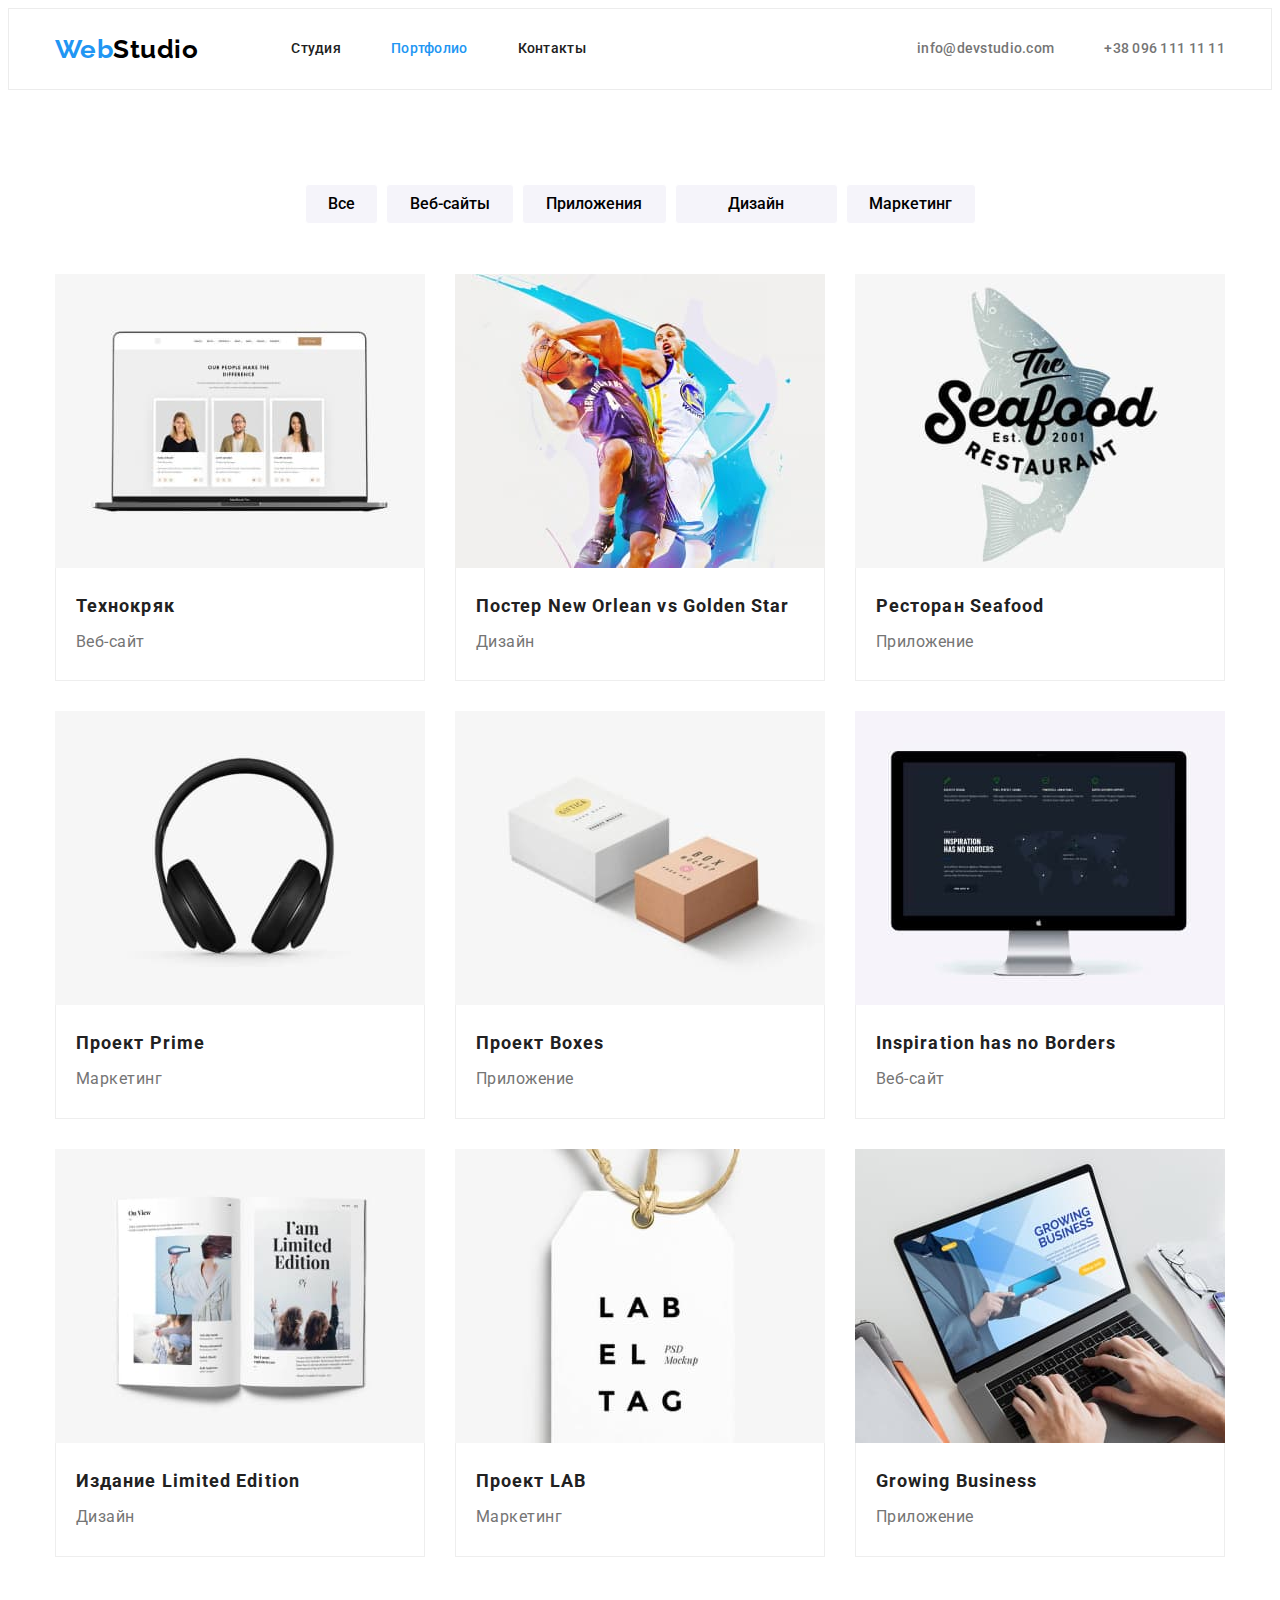
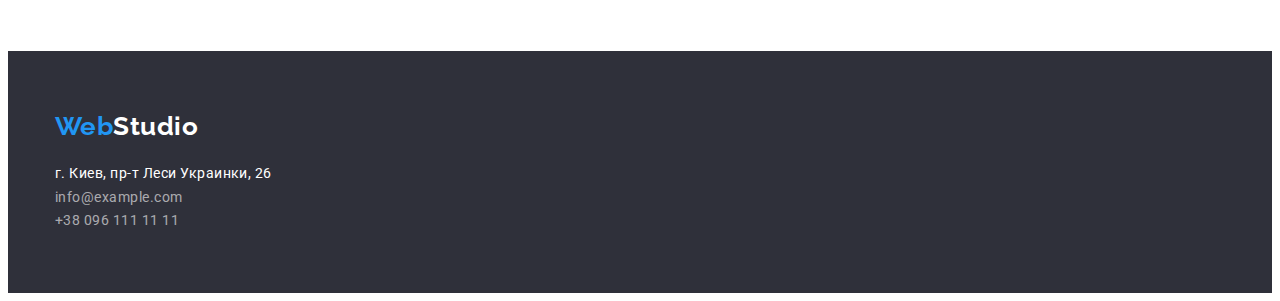
==== portfolio.html @ 6e594b0f "Initial commit" ====
<!DOCTYPE html>
<html lang="ru">
<head>
  <meta charset="UTF-8">
  <meta http-equiv="X-UA-Compatible" content="IE=edge">
  <meta name="viewport" content="width=device-width, initial-scale=1.0">
  <title>Document</title>
  <link href="https://fonts.googleapis.com/css2?family=Raleway:wght@700&family=Roboto:wght@400;500;700;900&display=swap" rel="stylesheet">
  <link rel="stylesheet" href="https://cdnjs.cloudflare.com/ajax/libs/modern-normalize/1.1.0/modern-normalize.min.css" integrity="sha512-wpPYUAdjBVSE4KJnH1VR1HeZfpl1ub8YT/NKx4PuQ5NmX2tKuGu6U/JRp5y+Y8XG2tV+wKQpNHVUX03MfMFn9Q==" crossorigin="anonymous" referrerpolicy="no-referrer" />
  <link rel="stylesheet" href="./css/styles.css">
</head>
<body>
  <!-- Шапка -->
   <header>
     <div class="container">
      <nav class="main-nav-cont">
        <a href="./index.html" class="logo"><span class="logo-part">Web</span>Studio</a>
        <ul class="site-nav list">
          <li class="nav-item"><a href="./index.html" class="link">Студия</a></li>
          <li class="nav-item"><a href="./portfolio.html" class="link portfolio">Портфолио</a></li>
          <li class="nav-item"><a href="" class="link">Контакты</a></li>
        </ul>
      <ul class="contact list">
        <li class="contact-item"><a href="mailto:info@devstudio.com" class="info">info@devstudio.com</a></li>
        <li class="contact-item"><a href="tel:+380961111111" class="info">+38 096 111 11 11</a></li>
      </ul>
       </nav>
      </div>
    </header>
    <!-- Герой -->
    <main>
      <!-- Кнопки портфолио -->
      <section class="section">
         <div class="container">
      <h1 class="opacity"> Портфолио </h1>
      <ul class="list btn-portfolio">
        <li class="list-portfolio-btn"> <button type="button" class="secondary-button button-all">Все</button></li>
        <li class="list-portfolio-btn"> <button type="button" class="secondary-button button-web">Веб-сайты</button></li>
        <li class="list-portfolio-btn"> <button type="button" class="secondary-button button-app">Приложения</button></li>
        <li class="list-portfolio-btn"> <button type="button" class="secondary-button button-dis">Дизайн</button></li>
        <li class="list-portfolio-btn"> <button type="button" class="secondary-button button-marketing">Маркетинг</button></li>
      </ul>
<!-- Список портфолио -->
  <ul class="list list-portfolio ">
    <li class="li-portfolio">
      <img src="./images/img-page-two/tehnokryak.jpg"
       alt="ноутбук"
       width="370">
     <div class="items-li"> <h2 class="item-portfolio">Технокряк</h2>
      <p class="direction">Веб-сайт</p>
      </div>
    </li>
    <li class="li-portfolio">
      <img src="./images/img-page-two/poster.jpg" 
      alt="постер баскетбол"
      width="370">
      <div class="items-li">
      <h2 class="item-portfolio">Постер New Orlean vs Golden Star</h2>
      <p class="direction">Дизайн</p>
      </div>
    </li>
    <li class="li-portfolio">
    <img src="./images/img-page-two/restaurant.jpg" 
    alt="ресторан"
    width="370">
    <div class="items-li">
      <h2 class="item-portfolio">Ресторан Seafood</h2>
      <p class="direction">Приложение</p>
      </div>
    </li>
    <li class="li-portfolio">
      <img src="./images/img-page-two/prime.jpg" 
      alt="наушники"
      width="370">
      <div class="items-li">
      <h2 class="item-portfolio">Проект Prime</h2>
      <p class="direction">Маркетинг</p>
      </div>
    </li>
    <li class="li-portfolio">
      <img src="./images/img-page-two/box.jpg" 
      alt="коробка"
      width="370">
      <div class="items-li">
      <h2 class="item-portfolio">Проект Boxes</h2>
      <p class="direction">Приложение</p>
      </div>
    </li>
    <li class="li-portfolio">
      <img src="./images/img-page-two/borders.jpg"
       alt="монитор"
       width="370">
       <div class="items-li">
      <h2 lang="en" class="item-portfolio">Inspiration has no Borders</h2>
      <p class="direction">Веб-сайт</p>
      </div>
    </li>
    <li class="li-portfolio">
      <img src="./images/img-page-two/limedition.jpg" 
      alt="журнал"
      width="370">
      <div class="items-li">
      <h2 class="item-portfolio">Издание Limited Edition</h2>
      <p class="direction">Дизайн</p>
      </div>
    </li>
    <li class="li-portfolio">
      <img src="./images/img-page-two/lab.jpg"
       alt="бирка"
       width="370">
       <div class="items-li">
       <h2 class="item-portfolio">Проект LAB</h2>
      <p class="direction">Маркетинг</p>
      </div>
    </li>
    <li class="li-portfolio">
      <img src="./images/img-page-two/business.jpg" 
      alt="ноутбук"
      width="370">
      <div class="items-li">
      <h2 lang="en" class="item-portfolio">Growing Business</h2>
      <p class="direction">Приложение</p>
      </div>
    </li>
  </ul>
  </div>
</section>
    </main>
    <!--  Подвал -->
    <footer class="footer"> 
      <div class="container">    
        <a href="./index.html" class="logo"><span class="logo-part">Web</span><span class="logo-low">Studio</span></a>
      <ul class="contact-footer list">
        <li class="map-li"><a href="https://www.google.com.ua/maps/place/%D0%B1%D1%83%D0%BB.+%D0%9B%D0%B5%D1%81%D0%B8+%D0%A3%D0%BA%D1%80%D0%B0%D0%B8%D0%BD%D0%BA%D0%B8,+26,+%D0%9A%D0%B8%D0%B5%D0%B2,+02000/@50.4265807,30.5361971,17z/data=!3m1!4b1!4m5!3m4!1s0x40d4cf0e033ecbe9:0x57a4dffefec77da0!8m2!3d50.4265807!4d30.5383858?hl=ru" target="_blank"  rel="noopener noreferrer" class="map">г. Киев, пр-т Леси Украинки, 26</a></li>
        <li><a href="mailto:info@example.com" class="info-footer">info@example.com</a></li>
        <li><a href="tel:+380961111111" class="info-footer">+38 096 111 11 11</a></li>
      </ul>
      </div>
    </footer>
  </body>
</html>
---- css/styles.css ----
html {
  box-sizing: border-box;
}
*,
*::after,
*::before {
 box-sizing: inherit; 
}

:root {
  --primary-text-color:#212121;
  --primary-bg-color:#FFFFFF;
  --accent-color: #2196F3;
  --block-background-color:#2F303A;
  --info-color-footer: rgba(255, 255, 255, 0.6);
  --item-contact:#757575;
  --part-of-logo: #000000;
  --secondary-button-color:#F5F4FA;
  --border-color-head:#ECECEC;
  --border-color-portfolio: #EEEEEE;
}

body {
  background-color: var(--primary-bg-color);
  color: var(--primary-text-color);
  font-family: Roboto, sans-serif;
  letter-spacing: 0.03em;
}
.container {
  width: 1200px;
  padding-left: 15px;
  padding-right: 15px;
  margin-left: auto;
  margin-right: auto;
}
/* h1,
h2,
h3,
p,
ul {
margin-top: 0;
margin-bottom: 0; } */
header {
  border: 1px solid var(--border-color-head);
}
/* logo */
.logo {
  color: var(--part-of-logo);
  text-decoration: none;

  font-family: Raleway, sans-serif;
    font-size: 26px;
    line-height: 1.19;
    font-weight: 700;
}
.logo-part {
  color:var(--accent-color);
}
.logo-parttwo {
  color: var(--part-of-logo);
}
.logo-low {
  color: var(--primary-bg-color);
}
/* Util */
.list {
  list-style: none;
  margin-top: 0;
  margin-bottom: 0;
  padding-left: 0;
}
/* site-nav */
.main-nav-cont {
  display: flex;
  align-items: center;

}


.site-nav {
    display: flex;

    font-weight: 500;
    font-size: 14px;
    line-height: 1.14;
    letter-spacing: 0.02em;
    margin-left: 93px;
}

.site-nav .nav-item:not(:last-child) {
margin-right: 50px;
}
.site-nav .link:hover,
.site-nav .link:focus {
  color:var(--accent-color);
}
.site-nav .link {
  display: flex;
  padding-top: 32px;
  padding-bottom: 32px;
}

.link {
 text-decoration: none;
 color: var(--primary-text-color);
}
.studio {
  color: var(--accent-color);
}
.portfolio {
  color: var(--accent-color);
}
/* contact */
.contact {
  display: flex;
  margin-left: auto;

  color:var(--item-contact);
  font-weight: 500;
  font-size: 14px;
  line-height: 1.14;
  letter-spacing: 0.02em;
}
.contact .contact-item:not(:last-child) {
  margin-right: 50px;
}
.contact .info:hover,
.contact .info:focus {
  color: var(--accent-color);
}
.info {
  text-decoration: none;
  color: var(--item-contact);
}
/* Hero */

.hero-title {
  margin-top: 0;
  margin-bottom: 30px;

  color: var(--primary-bg-color);
    font-weight: 900;
    font-size: 44px;
    line-height: 1.36;
    letter-spacing: 0.06em;
    text-align: center;
    text-transform: uppercase;

}
.hero {
  background-color: var(--block-background-color);
  text-align: center;
  padding-top: 200px;
  padding-bottom: 200px;
}
.section {
 padding-top: 94px;
 padding-bottom: 94px;
}
/* items effective way */
.items-way {
  display: flex;
}
.items-way .li-way:not(:last-child) {
  margin-right: 30px;
}
.subtitle {
    font-weight: 700;
    font-size: 14px;
    line-height: 1.14;
    text-transform: uppercase;
    margin-top: 0;
    margin-bottom: 10px;
    display: flex;
}

.opacity {
  opacity: 0;
  display: none;
  cursor: pointer;
}
/* item */
.item {
    color:var(--item-contact);
    font-size: 14px;
    line-height: 1.7;
    margin-top: 0;
    margin-bottom: 10px;
}
/* Doing */
.doing-ul {
  display: flex;
}
.doing-ul .doing-li:not(:last-child) {
  margin-right: 30px;
}
.doing {
    font-weight: 700;
    font-size: 36px;
    line-height: 1.16;
    margin-top: 0;
    margin-bottom: 50px;
    text-align: center;
}
/* team */
.section-team {
  background-color: var(--secondary-button-color);
}
.team-ul {
  display: flex;
}
.team-ul .team-li:not(:last-child) {
  margin-right: 30px;
}
.team {
    font-weight: 700;
    font-size: 36px;
    line-height: 1.16;
    margin-top: 0;
    margin-bottom: 50px;
    text-align: center;
}
.text-team {
  text-align: center;
  padding-top: 30px;
  padding-bottom: 30px;

}
.name-team {
    font-weight: 500;
    font-size: 16px;
    line-height: 1.18;
    margin-top: 0;
    margin-bottom: 10px;
}
.item-team {
  color: var(--item-contact);
  font-size: 16px;
  line-height: 19px;
  margin-top: 0;
  margin-bottom: 10px;
}
/* footer */
.footer {
  background-color: var(--block-background-color);
  padding-top: 60px;
  padding-bottom: 60px;
}
.map {
  color:var(--primary-bg-color);
  text-decoration: none;
    font-size: 14px;
    line-height: 1.7;
    
}
.map-li {
margin-top: 20px;
}
.info-footer {
  color: var(--info-color-footer);
  text-decoration: none;
  font-size: 14px;
  line-height: 1.7;
  margin-top: 9px;
  margin-bottom: 9px;
}
.contact-footer .info-footer:hover,
.contact-footer .info-footer:focus {
  color: var(--accent-color);
}

.contact-footer .map:hover,
.contact-footer .map:focus {
  color: var(--accent-color);
}

/* Button */
button {
  border-radius: 4px;
 text-align: center;
  border: 1px solid rgba(255, 255, 255, 1);
  font-family: inherit;
  cursor: pointer;
}
.button-general {
  padding: 10px 32px;
  min-width: 200px;

  color: var(--primary-bg-color);
  background-color:var(--accent-color);
  font-weight: 700;
  font-size: 16px;
  line-height: 1.87;
  letter-spacing: 0.06em;

}
/* other button */
.secondary-button {
  padding: 6px 22px;

  background-color: var(--secondary-button-color);
  font-weight: 500;
  font-size: 16px;
  line-height: 1.6;
  text-align: center;
}
.secondary-button:hover,
.secondary-button:focus {
  background-color: var(--accent-color);
  color: var(--primary-bg-color);
}
.button-all {
min-width: 73px;
}
.button-web {
min-width: 128px;
}
.button-app {
min-width: 145px;
}
.button-dis {
min-width: 163px;
}
.button-marketing {
  min-width: 130px;
}


/* section portfolio */
.item-portfolio {
  font-weight: 700;
  font-size: 18px;
  line-height: 2;
  letter-spacing: 0.06em;
  margin-top: 0;
  margin-bottom: 4px;
  }
  .direction {
  color: var(--item-contact);
  font-size: 16px;
  line-height: 1.8;
  margin-top: 0;
  margin-bottom: 4px;
  }

  .btn-portfolio {
    margin-bottom: 50px;
    text-align: center;
    display: flex;
    justify-content: center; 
  }
    .btn-portfolio .list-portfolio-btn:not(:last-child) {
    margin-right: 8px;
  }
/*   */
     /*  */
  .li-portfolio {
 width: 370px;
        }
  .li-portfolio:nth-child(3n){
margin-right: 0;
  }
  .list-portfolio {
    display: flex;
    flex-wrap: wrap;
    gap: 30px;
  }
.items-li {
    border: 1px solid var(--border-color-portfolio);
    padding: 20px;
    margin-top: -5px;
  }
    /* .list-portfolio .li-portfolio:not(:last-child) {
      margin-right: 30px;
    } */
    
/* основной color: #212121; */
/*вторичный цвет  color: #757575 */
/* белый color: #FFFFFF; */
/* синий #2196F3 */
/* цвет фона E5E5E5 */
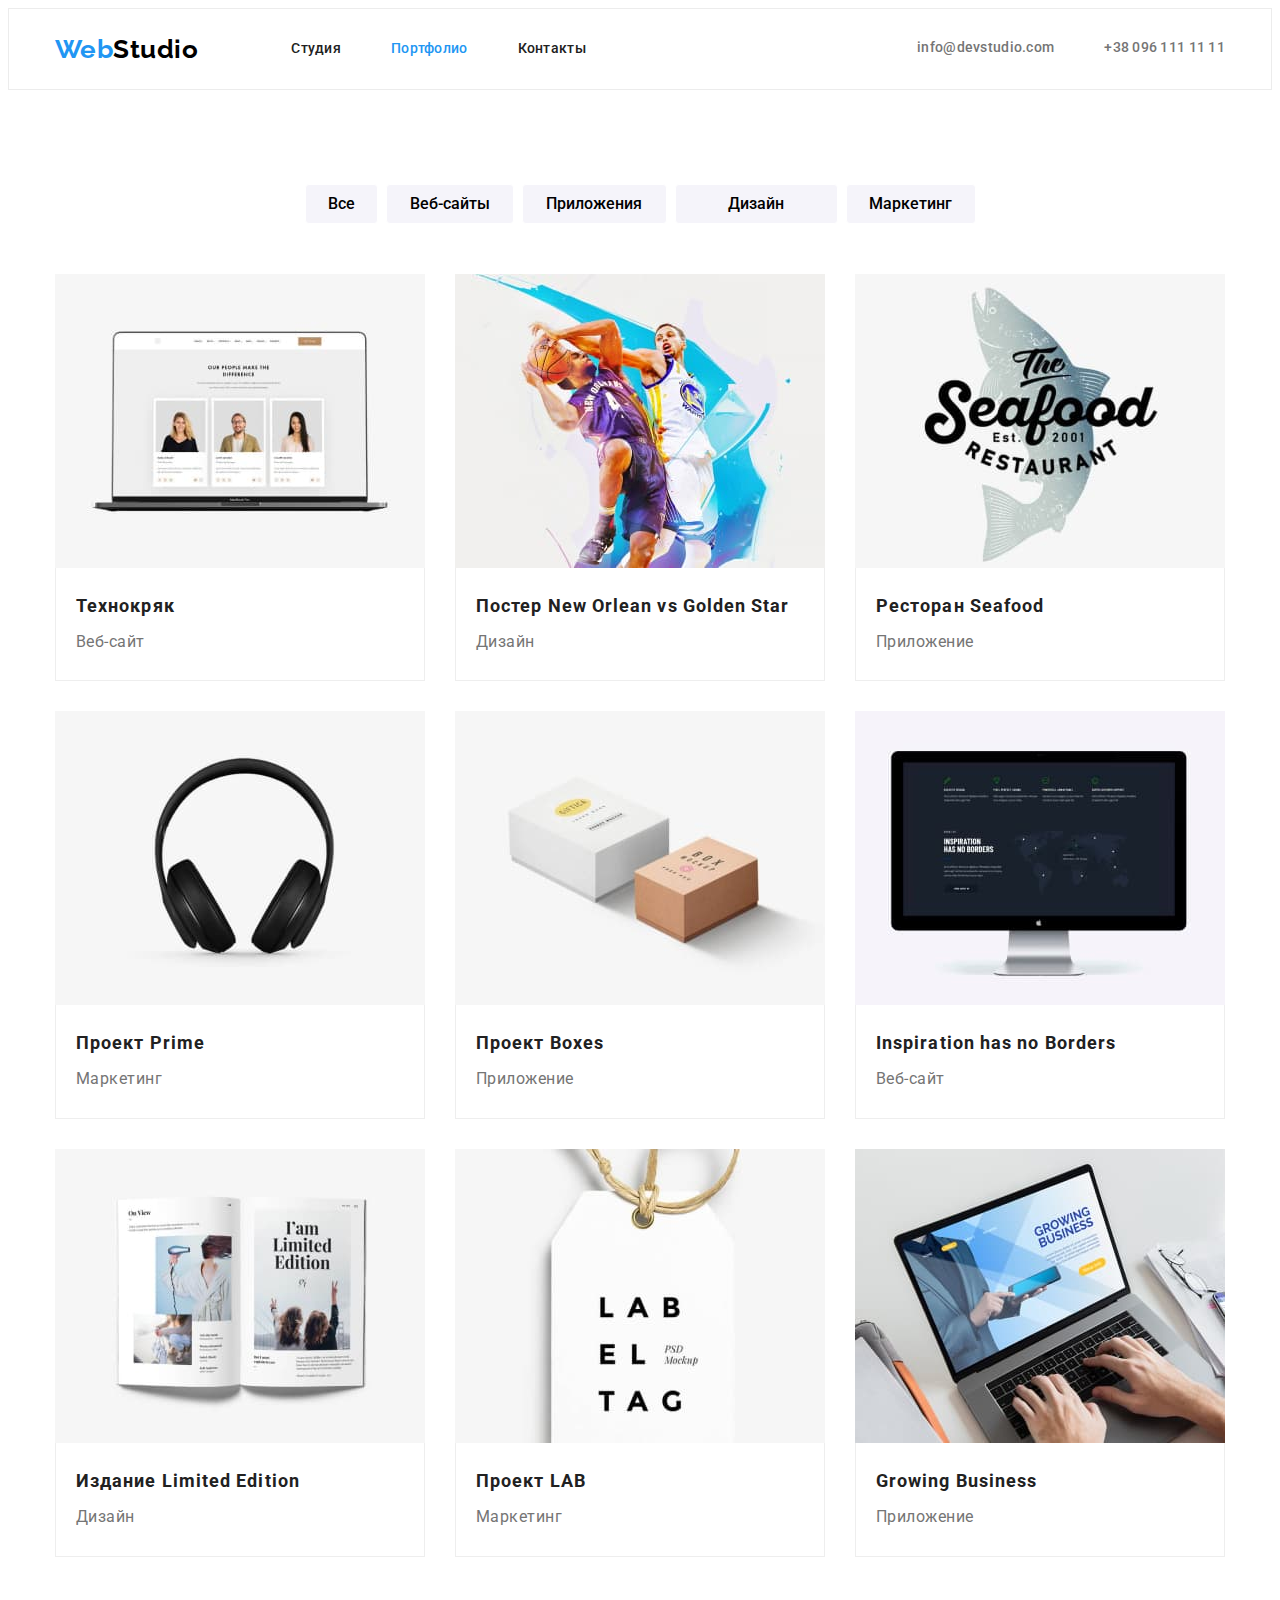
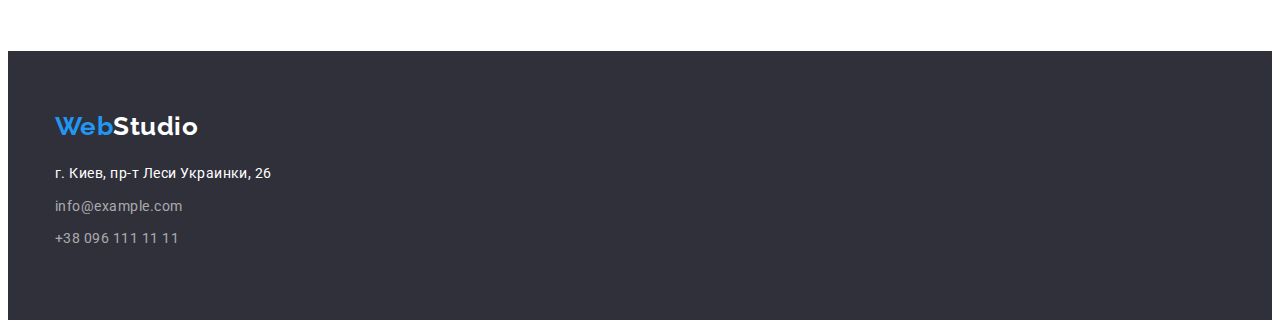
==== commit ba6e31da: "update" ====
--- a/portfolio.html
+++ b/portfolio.html
@@ -132,8 +132,8 @@
         <a href="./index.html" class="logo"><span class="logo-part">Web</span><span class="logo-low">Studio</span></a>
       <ul class="contact-footer list">
         <li class="map-li"><a href="https://www.google.com.ua/maps/place/%D0%B1%D1%83%D0%BB.+%D0%9B%D0%B5%D1%81%D0%B8+%D0%A3%D0%BA%D1%80%D0%B0%D0%B8%D0%BD%D0%BA%D0%B8,+26,+%D0%9A%D0%B8%D0%B5%D0%B2,+02000/@50.4265807,30.5361971,17z/data=!3m1!4b1!4m5!3m4!1s0x40d4cf0e033ecbe9:0x57a4dffefec77da0!8m2!3d50.4265807!4d30.5383858?hl=ru" target="_blank"  rel="noopener noreferrer" class="map">г. Киев, пр-т Леси Украинки, 26</a></li>
-        <li><a href="mailto:info@example.com" class="info-footer">info@example.com</a></li>
-        <li><a href="tel:+380961111111" class="info-footer">+38 096 111 11 11</a></li>
+        <li class="info-li"><a href="mailto:info@example.com" class="info-footer">info@example.com</a></li>
+        <li class="info-li"><a href="tel:+380961111111" class="info-footer">+38 096 111 11 11</a></li>
       </ul>
       </div>
     </footer>
--- a/css/styles.css
+++ b/css/styles.css
@@ -11,13 +11,14 @@
   --primary-text-color:#212121;
   --primary-bg-color:#FFFFFF;
   --accent-color: #2196F3;
-  --block-background-color:#2F303A;
+  --block-background-color: rgba(47, 48, 58, 0.4);
   --info-color-footer: rgba(255, 255, 255, 0.6);
   --item-contact:#757575;
   --part-of-logo: #000000;
   --secondary-button-color:#F5F4FA;
   --border-color-head:#ECECEC;
   --border-color-portfolio: #EEEEEE;
+  --footer-color: #2F303A;
 }
 
 body {
@@ -128,6 +129,27 @@
 .contact .info:focus {
   color: var(--accent-color);
 }
+/* logo-contact */
+.contact-item {
+  display: flex;
+}
+.contact-item::before {
+  content: '';
+    height: 18px;
+    display: block;
+    background-size: contain;
+    background-repeat: no-repeat;
+    background-position: center;
+    background-color: var(--primary-bg-color);
+    border-radius: 4px;
+}
+.icon-letter::before {
+background-image: url(../images/icon/letter.svg);
+}
+.icon-smartphone::before {
+background-image: url(../images/icon/smartphone.svg);
+}
+
 .info {
   text-decoration: none;
   color: var(--item-contact);
@@ -148,10 +170,23 @@
 
 }
 .hero {
-  background-color: var(--block-background-color);
+  background-color: var(--footer-color);
   text-align: center;
   padding-top: 200px;
   padding-bottom: 200px;
+  max-width: 1600px;
+  margin-left: auto;
+  margin-right: auto;
+  height: 600px;
+
+  background-image: linear-gradient(to right,
+        var(--block-background-color),
+        var(--block-background-color)),
+      url(../images/img/hero.jpg);
+  background-repeat: no-repeat;
+  background-size: cover;
+  background-position: center;
+
 }
 .section {
  padding-top: 94px;
@@ -161,9 +196,34 @@
 .items-way {
   display: flex;
 }
+.li-way::before {
+  content: '';
+  height: 120px;
+  display: block;
+  background-size: contain;
+  background-repeat: no-repeat;
+  background-position: center;
+  background-color: var(--secondary-button-color);
+  border-radius: 4px;
+  margin-bottom: 30px;
+}
 .items-way .li-way:not(:last-child) {
   margin-right: 30px;
 }
+/* icon */
+.icon-antena::before {
+background-image: url(../images/icon/antenna.svg);
+}
+.icon-clock::before {
+background-image: url(../images/icon/clock.svg);
+}
+.icon-diagram::before {
+background-image: url(../images/icon/diagram.svg);
+}
+.icon-cosmonavt::before {
+background-image: url(../images/icon/cosmonavt.svg)
+}
+
 .subtitle {
     font-weight: 700;
     font-size: 14px;
@@ -185,7 +245,7 @@
     font-size: 14px;
     line-height: 1.7;
     margin-top: 0;
-    margin-bottom: 10px;
+    padding-bottom: 50px;
 }
 /* Doing */
 .doing-ul {
@@ -240,9 +300,10 @@
   margin-top: 0;
   margin-bottom: 10px;
 }
+/* Постоянные клиенты */
 /* footer */
 .footer {
-  background-color: var(--block-background-color);
+  background-color: var(--footer-color);
   padding-top: 60px;
   padding-bottom: 60px;
 }
@@ -261,6 +322,9 @@
   text-decoration: none;
   font-size: 14px;
   line-height: 1.7;
+
+}
+.info-li {
   margin-top: 9px;
   margin-bottom: 9px;
 }
@@ -352,8 +416,7 @@
     .btn-portfolio .list-portfolio-btn:not(:last-child) {
     margin-right: 8px;
   }
-/*   */
-     /*  */
+
   .li-portfolio {
  width: 370px;
         }
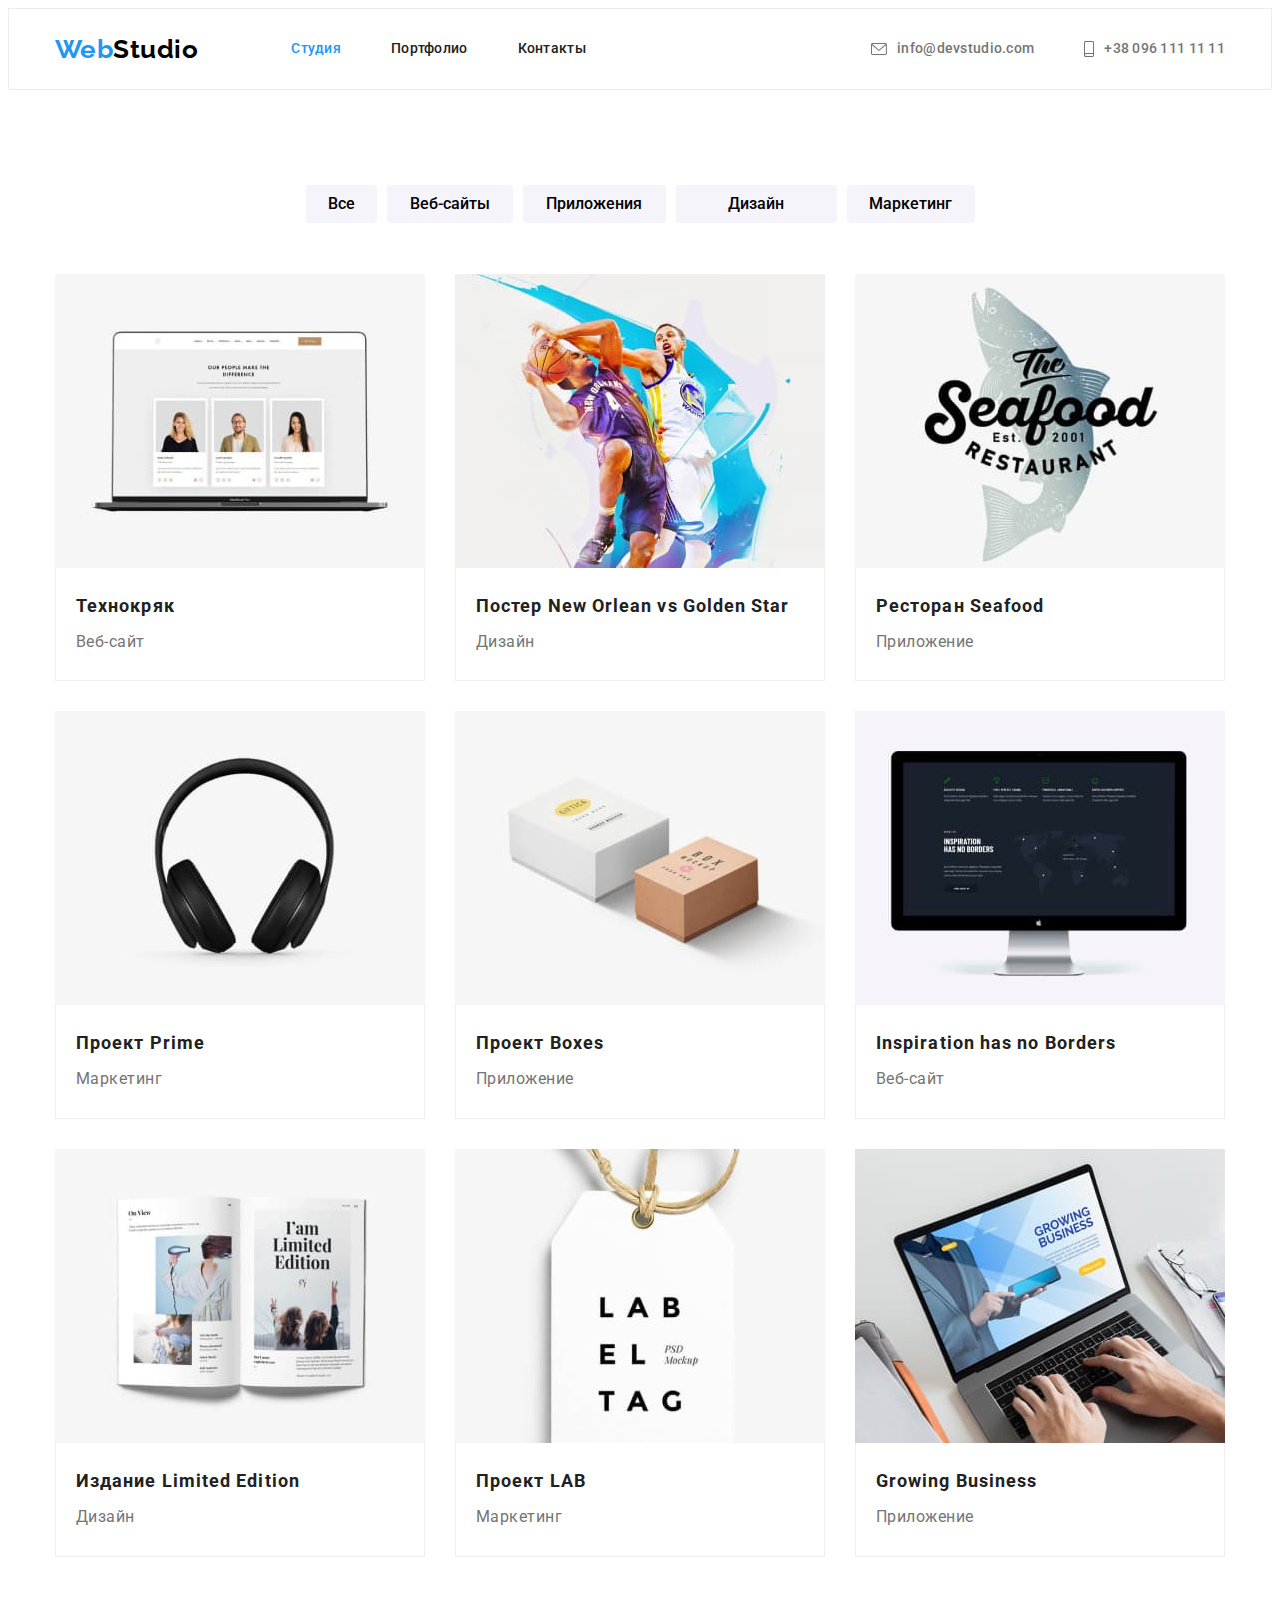
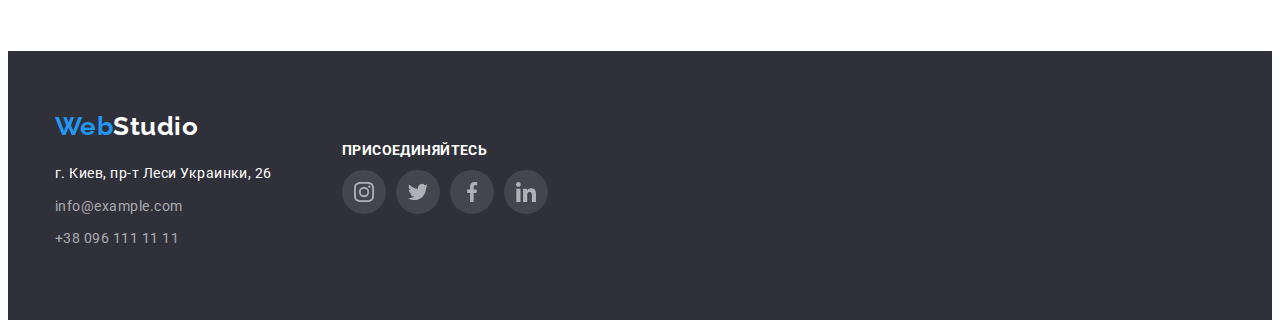
==== commit 87b698db: "update" ====
--- a/portfolio.html
+++ b/portfolio.html
@@ -11,20 +11,42 @@
 </head>
 <body>
   <!-- Шапка -->
-   <header>
-     <div class="container">
-      <nav class="main-nav-cont">
-        <a href="./index.html" class="logo"><span class="logo-part">Web</span>Studio</a>
-        <ul class="site-nav list">
-          <li class="nav-item"><a href="./index.html" class="link">Студия</a></li>
-          <li class="nav-item"><a href="./portfolio.html" class="link portfolio">Портфолио</a></li>
-          <li class="nav-item"><a href="" class="link">Контакты</a></li>
-        </ul>
-      <ul class="contact list">
-        <li class="contact-item"><a href="mailto:info@devstudio.com" class="info">info@devstudio.com</a></li>
-        <li class="contact-item"><a href="tel:+380961111111" class="info">+38 096 111 11 11</a></li>
-      </ul>
-       </nav>
+    <header>
+      <div class="container">
+        <nav class="main-nav-cont">
+          <a href="./index.html" class="logo"
+            ><span class="logo-part">Web</span
+            ><span class="logo-parttwo">Studio</span></a
+          >
+          <ul class="site-nav list">
+            <li class="nav-item">
+              <a href="./index.html" class="link studio">Студия</a>
+            </li>
+            <li class="nav-item">
+              <a href="./portfolio.html" class="link">Портфолио</a>
+            </li>
+            <li class="nav-item"><a href="" class="link">Контакты</a></li>
+          </ul>
+
+          <ul class="contact list">
+            <li class="contact-item">
+              <a href="mailto:info@devstudio.com" class="info"
+                ><svg class="icon-letter">
+                  <use href="./images/icon/icons.svg#letter"></use>
+                </svg>
+                info@devstudio.com</a
+              >
+            </li>
+            <li class="contact-item">
+              <a href="tel:+380961111111" class="info"
+                ><svg class="icon-smartphone">
+                  <use href="./images/icon/icons.svg#smartphone"></use>
+                </svg>
+                +38 096 111 11 11</a
+              >
+            </li>
+          </ul>
+        </nav>
       </div>
     </header>
     <!-- Герой -->
@@ -127,14 +149,54 @@
 </section>
     </main>
     <!--  Подвал -->
-    <footer class="footer"> 
-      <div class="container">    
-        <a href="./index.html" class="logo"><span class="logo-part">Web</span><span class="logo-low">Studio</span></a>
-      <ul class="contact-footer list">
-        <li class="map-li"><a href="https://www.google.com.ua/maps/place/%D0%B1%D1%83%D0%BB.+%D0%9B%D0%B5%D1%81%D0%B8+%D0%A3%D0%BA%D1%80%D0%B0%D0%B8%D0%BD%D0%BA%D0%B8,+26,+%D0%9A%D0%B8%D0%B5%D0%B2,+02000/@50.4265807,30.5361971,17z/data=!3m1!4b1!4m5!3m4!1s0x40d4cf0e033ecbe9:0x57a4dffefec77da0!8m2!3d50.4265807!4d30.5383858?hl=ru" target="_blank"  rel="noopener noreferrer" class="map">г. Киев, пр-т Леси Украинки, 26</a></li>
-        <li class="info-li"><a href="mailto:info@example.com" class="info-footer">info@example.com</a></li>
-        <li class="info-li"><a href="tel:+380961111111" class="info-footer">+38 096 111 11 11</a></li>
-      </ul>
+<footer class="footer">
+      <div class="container">
+        <div class="footer-container">
+          <div>
+          <a href="./index.html" class="logo"
+          ><span class="logo-part">Web</span
+          ><span class="logo-low">Studio</span></a
+        >
+        <ul class="contact-footer list">
+          <li class="map-li">
+            <a
+              href="https://www.google.com.ua/maps/place/%D0%B1%D1%83%D0%BB.+%D0%9B%D0%B5%D1%81%D0%B8+%D0%A3%D0%BA%D1%80%D0%B0%D0%B8%D0%BD%D0%BA%D0%B8,+26,+%D0%9A%D0%B8%D0%B5%D0%B2,+02000/@50.4265807,30.5361971,17z/data=!3m1!4b1!4m5!3m4!1s0x40d4cf0e033ecbe9:0x57a4dffefec77da0!8m2!3d50.4265807!4d30.5383858?hl=ru"
+              target="_blank"
+              rel="noopener noreferrer"
+              class="map"
+              >г. Киев, пр-т Леси Украинки, 26</a
+            >
+          </li>
+          <li class="info-li">
+            <a href="mailto:info@example.com" class="info-footer"
+              >info@example.com</a
+            >
+          </li>
+          <li class="info-li">
+            <a href="tel:+380961111111" class="info-footer"
+              >+38 096 111 11 11</a
+            >
+          </li>         
+        </ul>
+      </div>
+      <div class="join-container">
+             <h2 class="injoit">присоединяйтесь</h2>
+             <div class="icon-footer">
+          <svg>
+            <use href="./images/icon/icons.svg#insta"></use>
+          </svg>
+           <svg>
+            <use href="./images/icon/icons.svg#twitter"></use>
+          </svg>
+           <svg>
+            <use href="./images/icon/icons.svg#facebook"></use>
+          </svg>
+           <svg>
+            <use href="./images/icon/icons.svg#linkin"></use>
+          </svg>
+          </div>
+        </div>
+        </div>
       </div>
     </footer>
   </body>
--- a/css/styles.css
+++ b/css/styles.css
@@ -122,6 +122,36 @@
   line-height: 1.14;
   letter-spacing: 0.02em;
 }
+
+
+/* logo letter phone */
+.icon-letter {
+ width: 16px;
+ height: 12px;
+ margin-right: 10px;
+fill: currentColor;
+}
+.icon-smartphone {
+  width: 10px;
+  height: 16px;
+  margin-right: 10px;
+  fill: currentColor;
+  
+}
+.icon-smartphone:hover,
+.icon-smartphone:focus {
+  fill: var(--accent-color);
+  cursor: pointer;
+}
+
+.icon-smartphone:hover,
+.icon-smartphone:focus {
+  fill: var(--accent-color);
+  cursor: pointer;
+}
+
+
+
 .contact .contact-item:not(:last-child) {
   margin-right: 50px;
 }
@@ -129,30 +159,19 @@
 .contact .info:focus {
   color: var(--accent-color);
 }
+.icon-letter .icon-smartphone:hover {
+  color: var(--accent-color);
+}
 /* logo-contact */
 .contact-item {
   display: flex;
-}
-.contact-item::before {
-  content: '';
-    height: 18px;
-    display: block;
-    background-size: contain;
-    background-repeat: no-repeat;
-    background-position: center;
-    background-color: var(--primary-bg-color);
-    border-radius: 4px;
-}
-.icon-letter::before {
-background-image: url(../images/icon/letter.svg);
-}
-.icon-smartphone::before {
-background-image: url(../images/icon/smartphone.svg);
 }
 
 .info {
   text-decoration: none;
   color: var(--item-contact);
+  display: flex;
+  align-items: center;
 }
 /* Hero */
 
@@ -196,33 +215,23 @@
 .items-way {
   display: flex;
 }
-.li-way::before {
-  content: '';
+.container-tile {
   height: 120px;
-  display: block;
-  background-size: contain;
-  background-repeat: no-repeat;
-  background-position: center;
+  display: flex;
   background-color: var(--secondary-button-color);
   border-radius: 4px;
   margin-bottom: 30px;
-}
+  justify-content: center;
+}
+
+.container-tile svg {
+  width: 70px;
+}
+
 .items-way .li-way:not(:last-child) {
   margin-right: 30px;
 }
 /* icon */
-.icon-antena::before {
-background-image: url(../images/icon/antenna.svg);
-}
-.icon-clock::before {
-background-image: url(../images/icon/clock.svg);
-}
-.icon-diagram::before {
-background-image: url(../images/icon/diagram.svg);
-}
-.icon-cosmonavt::before {
-background-image: url(../images/icon/cosmonavt.svg)
-}
 
 .subtitle {
     font-weight: 700;
@@ -269,6 +278,11 @@
 .team-ul {
   display: flex;
 }
+.team-li {
+  background-color: var(--primary-bg-color);
+  box-shadow: 0px 1px 3px rgba(0, 0, 0, 0.12), 0px 1px 1px rgba(0, 0, 0, 0.14), 0px 2px 1px rgba(0, 0, 0, 0.2);
+    border-radius: 0px 0px 4px 4px;
+}
 .team-ul .team-li:not(:last-child) {
   margin-right: 30px;
 }
@@ -300,7 +314,92 @@
   margin-top: 0;
   margin-bottom: 10px;
 }
+.social-team {
+  width: 206px;
+  height: 44px;
+  display: flex;
+  margin-left: auto;
+  margin-right: auto;
+  margin-bottom: 30px;
+}
+.logo-social {
+  
+  fill:#FFFFFF;
+}
+.logo-social:hover,
+.logo-social:focus {
+      fill: var(--accent-color);
+      cursor: pointer;
+      
+    }
+    /* var(--primary-bg-color)
+    fill="#afb1b8" style="fill:var(--color3, #afb1b8)" */
 /* Постоянные клиенты */
+.always-clines {
+  font-weight: 700;
+  font-size: 36px;
+  line-height: 1.16;
+  margin-top: 0;
+  margin-bottom: 50px;
+  text-align: center;
+}
+.wrapper-container {
+  display: flex;
+  gap: 30px;
+}
+.clines-container {
+  display: flex;
+  align-items: center;
+  width: 170px;
+  height: 92px;
+  border: 1px solid #AFB1B8;
+  border-radius: 4px;
+  justify-content: center;
+}
+.clines  {
+  width: 41px;
+  height: 46px;
+  fill:#afb1b8 ;
+}
+.clines-container .clines:hover{
+fill: var(--accent-color);
+cursor: pointer;
+
+}
+/* fill="#afb1b8" style="fill:var(--color3, #afb1b8)" */
+
+.yaco {
+width: 41px;
+height: 46px;
+}
+.company-here {
+  width: 40px;
+  height: 52px;
+}
+
+.company {
+width: 43px;
+height: 41px;
+}
+
+.foster-peters {
+width: 84px;
+height: 40px;
+}
+
+.brand {
+  width: 62px;
+  height: 45px;
+}
+
+.tag-line {
+  width: 93px;
+  height: 43px;
+  }
+.container-tile svg {
+  width: 70px;
+}
+
 /* footer */
 .footer {
   background-color: var(--footer-color);
@@ -310,8 +409,8 @@
 .map {
   color:var(--primary-bg-color);
   text-decoration: none;
-    font-size: 14px;
-    line-height: 1.7;
+  font-size: 14px;
+  line-height: 1.7;
     
 }
 .map-li {
@@ -337,6 +436,47 @@
 .contact-footer .map:focus {
   color: var(--accent-color);
 }
+
+/* Присоединяйся */
+.join-container {
+  width: 206px;
+  height: 80px;
+  margin-left: 70px;
+  margin-right: auto;
+  margin-bottom: 30px;
+}
+.injoit {
+  display: flex;
+  font-weight: 700;
+  font-size: 14px;
+  line-height: 16px;
+  letter-spacing: 0.03em;
+  text-transform: uppercase;
+  color: var(--primary-bg-color);
+}
+.footer-container {
+  display: flex;
+  width: 507px;
+  align-items: center;
+}
+.icon-footer {
+  display: flex;
+  gap: 10px;
+  
+}
+
+.icon-footer svg {
+  height: 44px;
+  fill: rgba(255, 255, 255, 0.1);
+}
+.icon-footer svg:hover,
+.icon-footer svg:focus {
+  fill: var(--accent-color);
+  cursor: pointer;
+}
+/* fill="#fff" style="fill:var(--color4, #fff)" */
+
+ 
 
 /* Button */
 button {
@@ -372,6 +512,8 @@
 .secondary-button:focus {
   background-color: var(--accent-color);
   color: var(--primary-bg-color);
+box-shadow: 0px 3px 1px rgba(0, 0, 0, 0.1), 0px 1px 2px rgba(0, 0, 0, 0.08), 0px 2px 2px rgba(0, 0, 0, 0.12);
+border: 1px solid var(--accent-color);
 }
 .button-all {
 min-width: 73px;
@@ -423,6 +565,11 @@
   .li-portfolio:nth-child(3n){
 margin-right: 0;
   }
+ .li-portfolio:hover,
+ .li-portfolio:focus {
+  cursor: pointer;
+  box-shadow: 0px 1px 1px rgba(0, 0, 0, 0.12), 0px 4px 4px rgba(0, 0, 0, 0.06), 1px 4px 6px rgba(0, 0, 0, 0.16);
+ }
   .list-portfolio {
     display: flex;
     flex-wrap: wrap;
@@ -433,10 +580,7 @@
     padding: 20px;
     margin-top: -5px;
   }
-    /* .list-portfolio .li-portfolio:not(:last-child) {
-      margin-right: 30px;
-    } */
-    
+  
 /* основной color: #212121; */
 /*вторичный цвет  color: #757575 */
 /* белый color: #FFFFFF; */
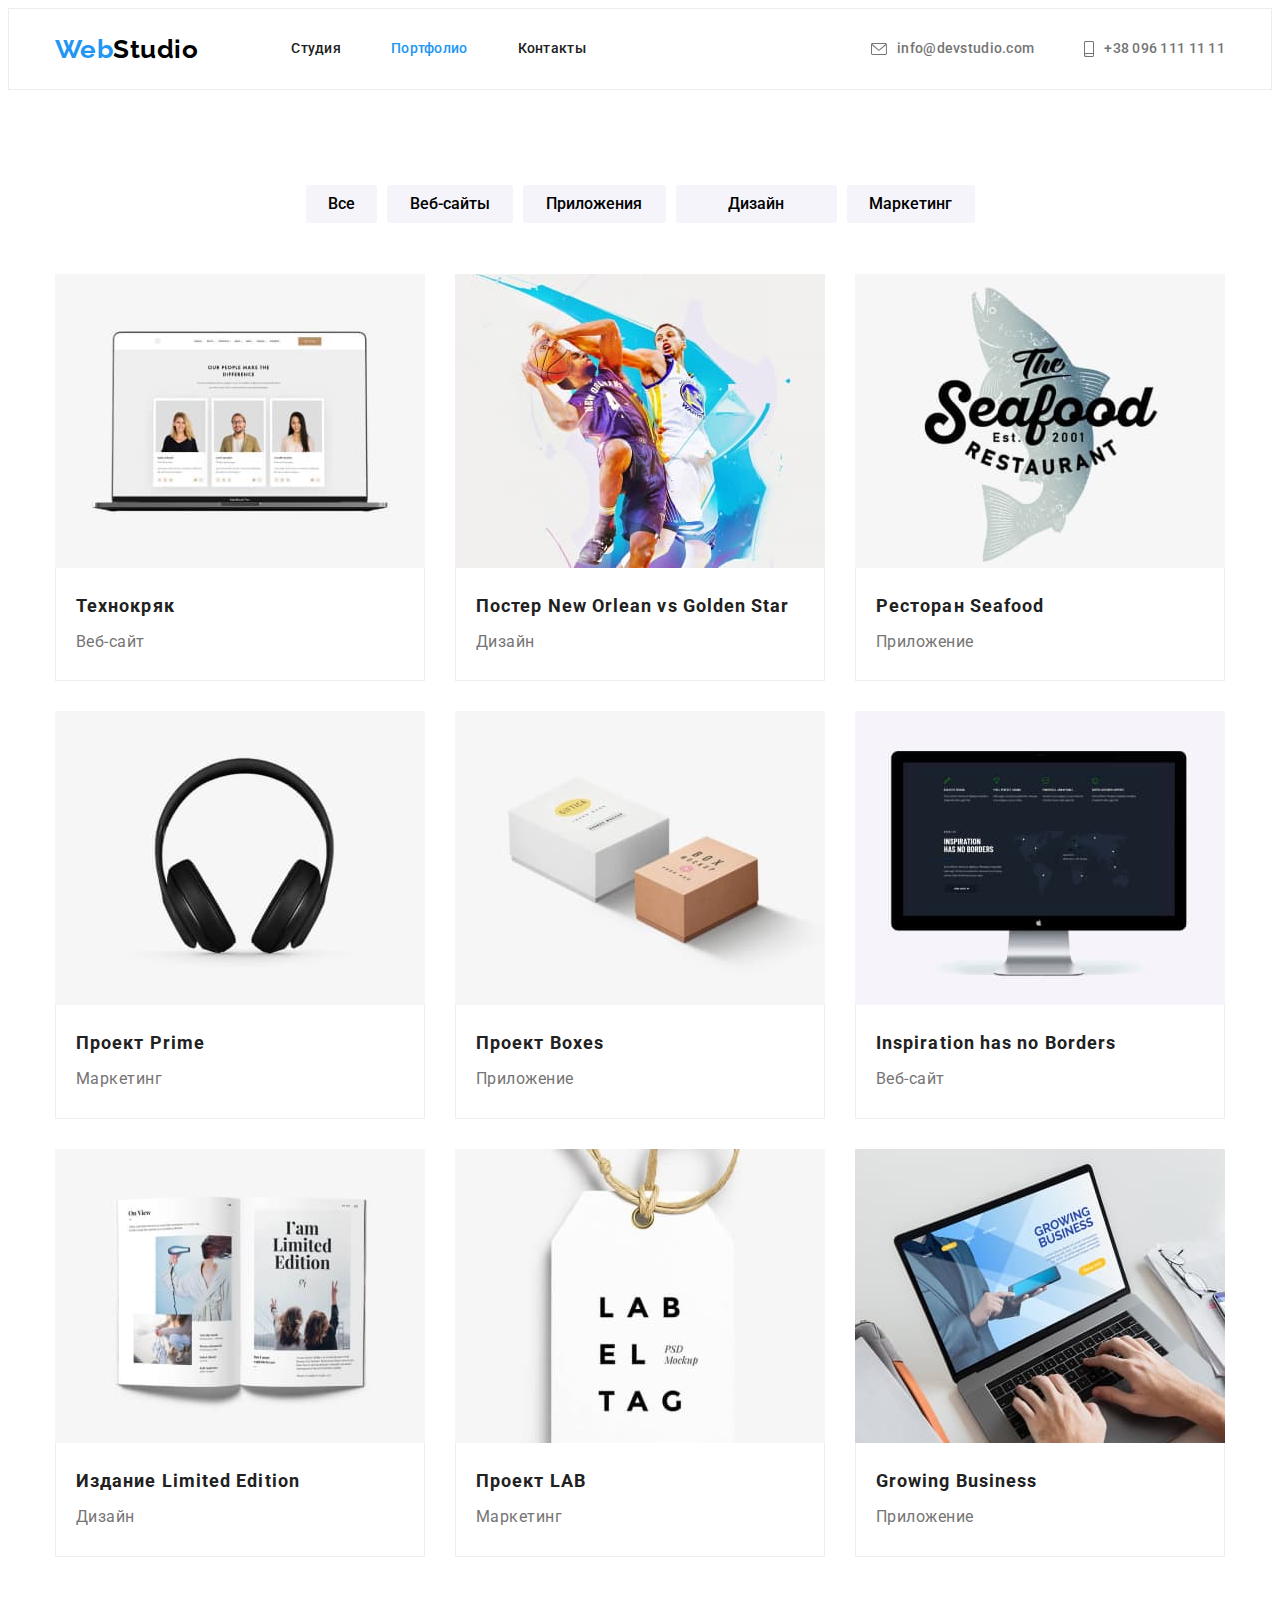
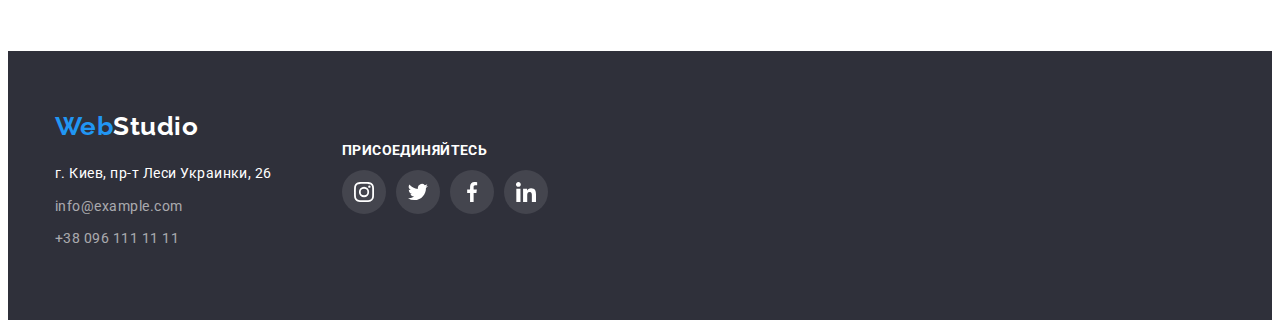
==== commit 4bda7fdd: "update" ====
--- a/portfolio.html
+++ b/portfolio.html
@@ -1,16 +1,25 @@
 <!DOCTYPE html>
 <html lang="ru">
-<head>
-  <meta charset="UTF-8">
-  <meta http-equiv="X-UA-Compatible" content="IE=edge">
-  <meta name="viewport" content="width=device-width, initial-scale=1.0">
-  <title>Document</title>
-  <link href="https://fonts.googleapis.com/css2?family=Raleway:wght@700&family=Roboto:wght@400;500;700;900&display=swap" rel="stylesheet">
-  <link rel="stylesheet" href="https://cdnjs.cloudflare.com/ajax/libs/modern-normalize/1.1.0/modern-normalize.min.css" integrity="sha512-wpPYUAdjBVSE4KJnH1VR1HeZfpl1ub8YT/NKx4PuQ5NmX2tKuGu6U/JRp5y+Y8XG2tV+wKQpNHVUX03MfMFn9Q==" crossorigin="anonymous" referrerpolicy="no-referrer" />
-  <link rel="stylesheet" href="./css/styles.css">
-</head>
-<body>
-  <!-- Шапка -->
+  <head>
+    <meta charset="UTF-8" />
+    <meta http-equiv="X-UA-Compatible" content="IE=edge" />
+    <meta name="viewport" content="width=device-width, initial-scale=1.0" />
+    <title>Document</title>
+    <link
+      href="https://fonts.googleapis.com/css2?family=Raleway:wght@700&family=Roboto:wght@400;500;700;900&display=swap"
+      rel="stylesheet"
+    />
+    <link
+      rel="stylesheet"
+      href="https://cdnjs.cloudflare.com/ajax/libs/modern-normalize/1.1.0/modern-normalize.min.css"
+      integrity="sha512-wpPYUAdjBVSE4KJnH1VR1HeZfpl1ub8YT/NKx4PuQ5NmX2tKuGu6U/JRp5y+Y8XG2tV+wKQpNHVUX03MfMFn9Q=="
+      crossorigin="anonymous"
+      referrerpolicy="no-referrer"
+    />
+    <link rel="stylesheet" href="./css/styles.css" />
+  </head>
+  <body>
+    <!-- Шапка -->
     <header>
       <div class="container">
         <nav class="main-nav-cont">
@@ -23,7 +32,7 @@
               <a href="./index.html" class="link studio">Студия</a>
             </li>
             <li class="nav-item">
-              <a href="./portfolio.html" class="link">Портфолио</a>
+              <a href="./portfolio.html" class="link nav-active">Портфолио</a>
             </li>
             <li class="nav-item"><a href="" class="link">Контакты</a></li>
           </ul>
@@ -53,103 +62,144 @@
     <main>
       <!-- Кнопки портфолио -->
       <section class="section">
-         <div class="container">
-      <h1 class="opacity"> Портфолио </h1>
-      <ul class="list btn-portfolio">
-        <li class="list-portfolio-btn"> <button type="button" class="secondary-button button-all">Все</button></li>
-        <li class="list-portfolio-btn"> <button type="button" class="secondary-button button-web">Веб-сайты</button></li>
-        <li class="list-portfolio-btn"> <button type="button" class="secondary-button button-app">Приложения</button></li>
-        <li class="list-portfolio-btn"> <button type="button" class="secondary-button button-dis">Дизайн</button></li>
-        <li class="list-portfolio-btn"> <button type="button" class="secondary-button button-marketing">Маркетинг</button></li>
-      </ul>
-<!-- Список портфолио -->
-  <ul class="list list-portfolio ">
-    <li class="li-portfolio">
-      <img src="./images/img-page-two/tehnokryak.jpg"
-       alt="ноутбук"
-       width="370">
-     <div class="items-li"> <h2 class="item-portfolio">Технокряк</h2>
-      <p class="direction">Веб-сайт</p>
-      </div>
-    </li>
-    <li class="li-portfolio">
-      <img src="./images/img-page-two/poster.jpg" 
-      alt="постер баскетбол"
-      width="370">
-      <div class="items-li">
-      <h2 class="item-portfolio">Постер New Orlean vs Golden Star</h2>
-      <p class="direction">Дизайн</p>
-      </div>
-    </li>
-    <li class="li-portfolio">
-    <img src="./images/img-page-two/restaurant.jpg" 
-    alt="ресторан"
-    width="370">
-    <div class="items-li">
-      <h2 class="item-portfolio">Ресторан Seafood</h2>
-      <p class="direction">Приложение</p>
-      </div>
-    </li>
-    <li class="li-portfolio">
-      <img src="./images/img-page-two/prime.jpg" 
-      alt="наушники"
-      width="370">
-      <div class="items-li">
-      <h2 class="item-portfolio">Проект Prime</h2>
-      <p class="direction">Маркетинг</p>
-      </div>
-    </li>
-    <li class="li-portfolio">
-      <img src="./images/img-page-two/box.jpg" 
-      alt="коробка"
-      width="370">
-      <div class="items-li">
-      <h2 class="item-portfolio">Проект Boxes</h2>
-      <p class="direction">Приложение</p>
-      </div>
-    </li>
-    <li class="li-portfolio">
-      <img src="./images/img-page-two/borders.jpg"
-       alt="монитор"
-       width="370">
-       <div class="items-li">
-      <h2 lang="en" class="item-portfolio">Inspiration has no Borders</h2>
-      <p class="direction">Веб-сайт</p>
-      </div>
-    </li>
-    <li class="li-portfolio">
-      <img src="./images/img-page-two/limedition.jpg" 
-      alt="журнал"
-      width="370">
-      <div class="items-li">
-      <h2 class="item-portfolio">Издание Limited Edition</h2>
-      <p class="direction">Дизайн</p>
-      </div>
-    </li>
-    <li class="li-portfolio">
-      <img src="./images/img-page-two/lab.jpg"
-       alt="бирка"
-       width="370">
-       <div class="items-li">
-       <h2 class="item-portfolio">Проект LAB</h2>
-      <p class="direction">Маркетинг</p>
-      </div>
-    </li>
-    <li class="li-portfolio">
-      <img src="./images/img-page-two/business.jpg" 
-      alt="ноутбук"
-      width="370">
-      <div class="items-li">
-      <h2 lang="en" class="item-portfolio">Growing Business</h2>
-      <p class="direction">Приложение</p>
-      </div>
-    </li>
-  </ul>
-  </div>
-</section>
+        <div class="container">
+          <h1 class="opacity">Портфолио</h1>
+          <ul class="list btn-portfolio">
+            <li class="list-portfolio-btn">
+              <button type="button" class="secondary-button button-all">
+                Все
+              </button>
+            </li>
+            <li class="list-portfolio-btn">
+              <button type="button" class="secondary-button button-web">
+                Веб-сайты
+              </button>
+            </li>
+            <li class="list-portfolio-btn">
+              <button type="button" class="secondary-button button-app">
+                Приложения
+              </button>
+            </li>
+            <li class="list-portfolio-btn">
+              <button type="button" class="secondary-button button-dis">
+                Дизайн
+              </button>
+            </li>
+            <li class="list-portfolio-btn">
+              <button type="button" class="secondary-button button-marketing">
+                Маркетинг
+              </button>
+            </li>
+          </ul>
+          <!-- Список портфолио -->
+          <ul class="list list-portfolio">
+            <li class="li-portfolio">
+              <img
+                src="./images/img-page-two/tehnokryak.jpg"
+                alt="ноутбук"
+                width="370"
+              />
+              <div class="items-li">
+                <h2 class="item-portfolio">Технокряк</h2>
+                <p class="direction">Веб-сайт</p>
+              </div>
+            </li>
+            <li class="li-portfolio">
+              <img
+                src="./images/img-page-two/poster.jpg"
+                alt="постер баскетбол"
+                width="370"
+              />
+              <div class="items-li">
+                <h2 class="item-portfolio">Постер New Orlean vs Golden Star</h2>
+                <p class="direction">Дизайн</p>
+              </div>
+            </li>
+            <li class="li-portfolio">
+              <img
+                src="./images/img-page-two/restaurant.jpg"
+                alt="ресторан"
+                width="370"
+              />
+              <div class="items-li">
+                <h2 class="item-portfolio">Ресторан Seafood</h2>
+                <p class="direction">Приложение</p>
+              </div>
+            </li>
+            <li class="li-portfolio">
+              <img
+                src="./images/img-page-two/prime.jpg"
+                alt="наушники"
+                width="370"
+              />
+              <div class="items-li">
+                <h2 class="item-portfolio">Проект Prime</h2>
+                <p class="direction">Маркетинг</p>
+              </div>
+            </li>
+            <li class="li-portfolio">
+              <img
+                src="./images/img-page-two/box.jpg"
+                alt="коробка"
+                width="370"
+              />
+              <div class="items-li">
+                <h2 class="item-portfolio">Проект Boxes</h2>
+                <p class="direction">Приложение</p>
+              </div>
+            </li>
+            <li class="li-portfolio">
+              <img
+                src="./images/img-page-two/borders.jpg"
+                alt="монитор"
+                width="370"
+              />
+              <div class="items-li">
+                <h2 lang="en" class="item-portfolio">
+                  Inspiration has no Borders
+                </h2>
+                <p class="direction">Веб-сайт</p>
+              </div>
+            </li>
+            <li class="li-portfolio">
+              <img
+                src="./images/img-page-two/limedition.jpg"
+                alt="журнал"
+                width="370"
+              />
+              <div class="items-li">
+                <h2 class="item-portfolio">Издание Limited Edition</h2>
+                <p class="direction">Дизайн</p>
+              </div>
+            </li>
+            <li class="li-portfolio">
+              <img
+                src="./images/img-page-two/lab.jpg"
+                alt="бирка"
+                width="370"
+              />
+              <div class="items-li">
+                <h2 class="item-portfolio">Проект LAB</h2>
+                <p class="direction">Маркетинг</p>
+              </div>
+            </li>
+            <li class="li-portfolio">
+              <img
+                src="./images/img-page-two/business.jpg"
+                alt="ноутбук"
+                width="370"
+              />
+              <div class="items-li">
+                <h2 lang="en" class="item-portfolio">Growing Business</h2>
+                <p class="direction">Приложение</p>
+              </div>
+            </li>
+          </ul>
+        </div>
+      </section>
     </main>
     <!--  Подвал -->
-<footer class="footer">
+     <footer class="footer">
       <div class="container">
         <div class="footer-container">
           <div>
@@ -200,4 +250,4 @@
       </div>
     </footer>
   </body>
-</html>+</html>
--- a/css/styles.css
+++ b/css/styles.css
@@ -105,7 +105,7 @@
  text-decoration: none;
  color: var(--primary-text-color);
 }
-.studio {
+.nav-active {
   color: var(--accent-color);
 }
 .portfolio {
@@ -323,13 +323,16 @@
   margin-bottom: 30px;
 }
 .logo-social {
-  
-  fill:#FFFFFF;
+  border-radius: 50%;
+  fill:#afb1b8;
+  width: 44px;
+  height: 44px;
+  cursor: pointer;
 }
 .logo-social:hover,
 .logo-social:focus {
-      fill: var(--accent-color);
-      cursor: pointer;
+      fill: var(--primary-bg-color);
+      background-color: var(--accent-color);
       
     }
     /* var(--primary-bg-color)
@@ -361,10 +364,12 @@
   height: 46px;
   fill:#afb1b8 ;
 }
-.clines-container .clines:hover{
-fill: var(--accent-color);
-cursor: pointer;
-
+.clines-container:hover, .clines-container:focus {
+  border: 1px solid var(--accent-color);
+  cursor: pointer;
+}
+.clines-container:hover svg, .clines-container:focus svg {
+  fill: var(--accent-color);
 }
 /* fill="#afb1b8" style="fill:var(--color3, #afb1b8)" */
 
@@ -466,12 +471,15 @@
 }
 
 .icon-footer svg {
+  border-radius: 50px;
   height: 44px;
-  fill: rgba(255, 255, 255, 0.1);
+  width: 44px;
+  fill: var(--primary-bg-color);
+  background-color:rgba(255, 255, 255, 0.1);
 }
 .icon-footer svg:hover,
 .icon-footer svg:focus {
-  fill: var(--accent-color);
+  background-color: var(--accent-color);
   cursor: pointer;
 }
 /* fill="#fff" style="fill:var(--color4, #fff)" */
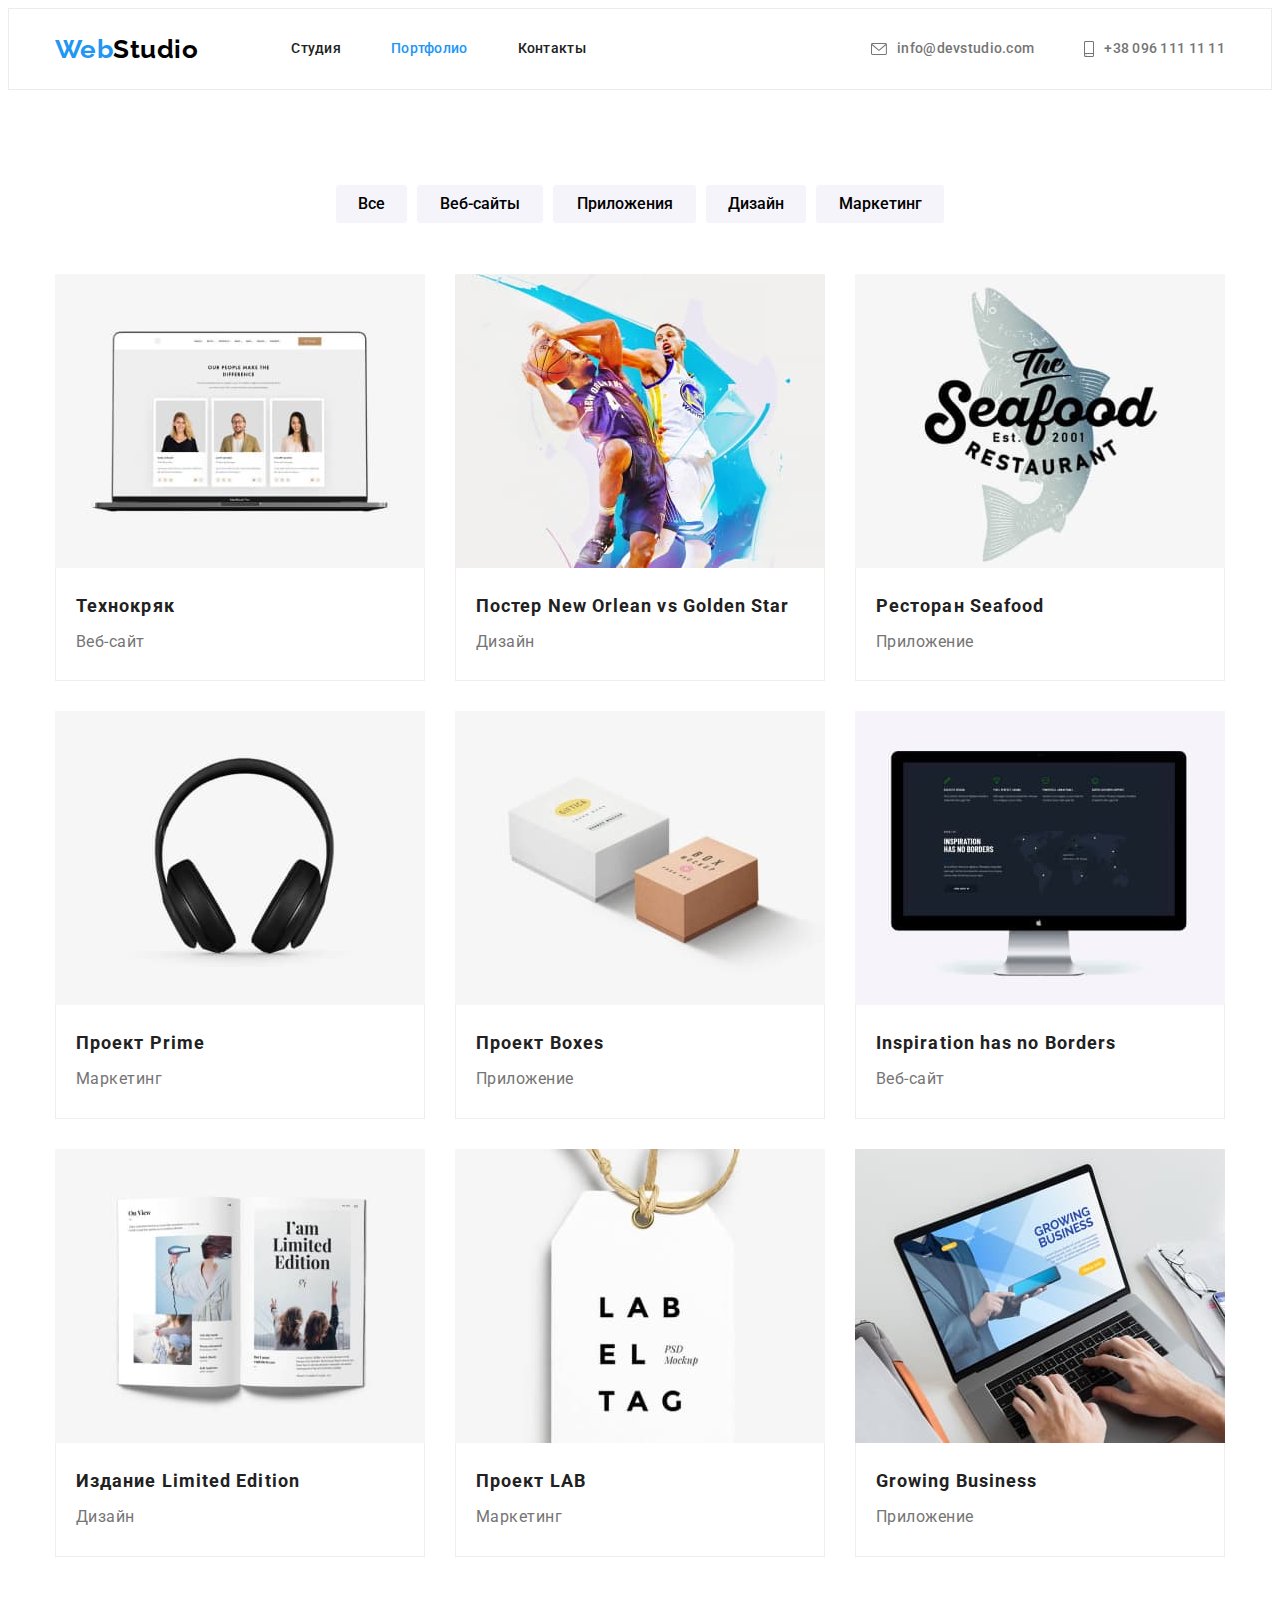
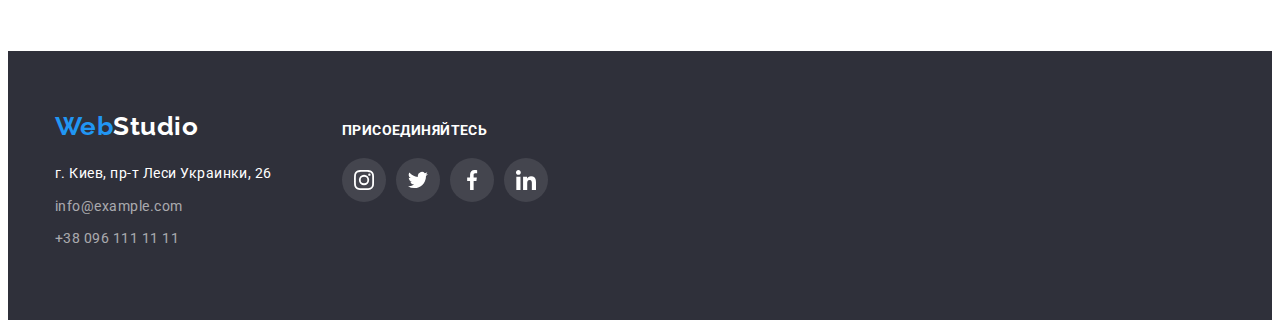
==== commit f818f59a: "update" ====
--- a/portfolio.html
+++ b/portfolio.html
@@ -199,7 +199,7 @@
       </section>
     </main>
     <!--  Подвал -->
-     <footer class="footer">
+        <footer class="footer">
       <div class="container">
         <div class="footer-container">
           <div>
@@ -230,21 +230,29 @@
         </ul>
       </div>
       <div class="join-container">
-             <h2 class="injoit">присоединяйтесь</h2>
-             <div class="icon-footer">
-          <svg>
+                     <h2 class="injoin">присоединяйтесь</h2>
+             <ul class="icon-footer">
+              <li><a href=""><svg>
             <use href="./images/icon/icons.svg#insta"></use>
           </svg>
-           <svg>
+        </a>
+      </li>
+              <li><a href=""><svg>
             <use href="./images/icon/icons.svg#twitter"></use>
           </svg>
-           <svg>
+        </a>
+      </li>
+              <li><a href=""> <svg>
             <use href="./images/icon/icons.svg#facebook"></use>
           </svg>
-           <svg>
+        </a>
+      </li>
+              <li><a href=""><svg>
             <use href="./images/icon/icons.svg#linkin"></use>
           </svg>
-          </div>
+        </a>
+      </li>
+        </ul>
         </div>
         </div>
       </div>
--- a/css/styles.css
+++ b/css/styles.css
@@ -34,13 +34,14 @@
   margin-left: auto;
   margin-right: auto;
 }
-/* h1,
+h1,
 h2,
 h3,
 p,
 ul {
 margin-top: 0;
-margin-bottom: 0; } */
+margin-bottom: 0; }
+
 header {
   border: 1px solid var(--border-color-head);
 }
@@ -254,9 +255,11 @@
     font-size: 14px;
     line-height: 1.7;
     margin-top: 0;
-    padding-bottom: 50px;
 }
 /* Doing */
+.section-doing {
+  padding-bottom: 94px;
+}
 .doing-ul {
   display: flex;
 }
@@ -315,11 +318,11 @@
   margin-bottom: 10px;
 }
 .social-team {
+  list-style: none;
   width: 206px;
   height: 44px;
   display: flex;
-  margin-left: auto;
-  margin-right: auto;
+  justify-content: center;
   margin-bottom: 30px;
 }
 .logo-social {
@@ -328,6 +331,7 @@
   width: 44px;
   height: 44px;
   cursor: pointer;
+  margin-top: 16px;
 }
 .logo-social:hover,
 .logo-social:focus {
@@ -450,7 +454,7 @@
   margin-right: auto;
   margin-bottom: 30px;
 }
-.injoit {
+.injoin {
   display: flex;
   font-weight: 700;
   font-size: 14px;
@@ -461,10 +465,12 @@
 }
 .footer-container {
   display: flex;
-  width: 507px;
-  align-items: center;
+  align-items: baseline;
 }
 .icon-footer {
+  margin-left: -40px;
+  margin-top: 20px;
+  list-style: none;
   display: flex;
   gap: 10px;
   
@@ -532,9 +538,7 @@
 .button-app {
 min-width: 145px;
 }
-.button-dis {
-min-width: 163px;
-}
+
 .button-marketing {
   min-width: 130px;
 }
